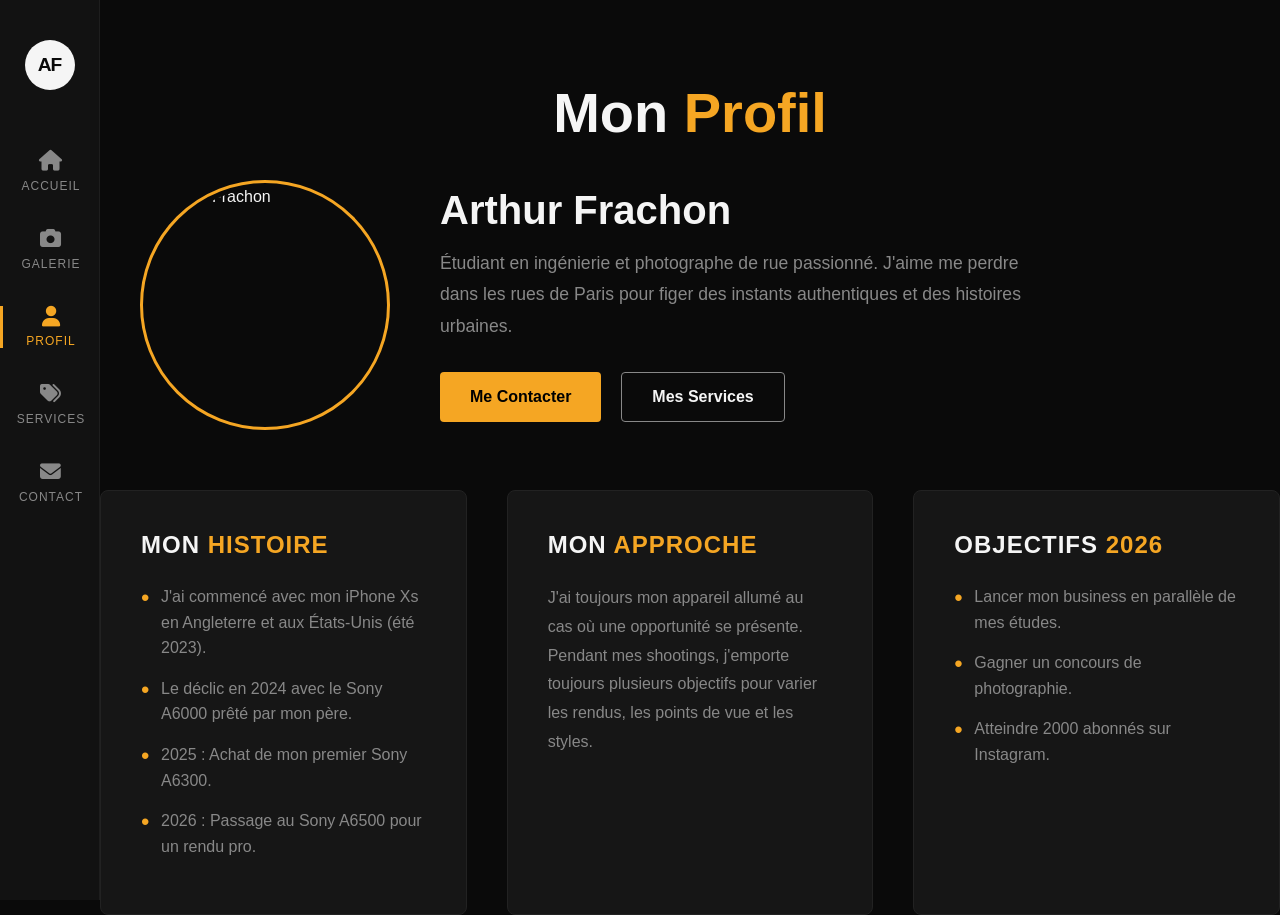
==== a-propos.html @ 7e7ca455 "Premiere version du portfolio style Foliograph" ====
<!DOCTYPE html>
<html lang="fr">
<head>
    <meta charset="UTF-8">
    <meta name="viewport" content="width=device-width, initial-scale=1.0">
    <title>Profil | Arthur Frachon</title>
    <link rel="stylesheet" href="style.css">
    <link rel="stylesheet" href="https://cdnjs.cloudflare.com/ajax/libs/font-awesome/6.4.0/css/all.min.css">
</head>
<body>
    <aside class="slim-sidebar">
        <div class="logo-circle">AF</div>
        <nav>
            <a href="index.html"><i class="fas fa-home"></i><span>Accueil</span></a>
            <a href="portfolio.html"><i class="fas fa-camera"></i><span>Galerie</span></a>
            <a href="a-propos.html" class="active"><i class="fas fa-user"></i><span>Profil</span></a>
            <a href="tarifs.html"><i class="fas fa-tags"></i><span>Services</span></a>
            <a href="contact.html"><i class="fas fa-envelope"></i><span>Contact</span></a>
        </nav>
    </aside>

    <main class="content">
        <section class="page-header">
            <h1>Mon <span class="accent">Profil</span></h1>
        </section>

        <section class="profile-intro">
            <img src="https://picsum.photos/300/300?random=10" alt="Arthur Frachon" class="profile-pic">
            <div class="profile-text">
                <h2>Arthur Frachon</h2>
                <p>Étudiant en ingénierie et photographe de rue passionné. J'aime me perdre dans les rues de Paris pour figer des instants authentiques et des histoires urbaines.</p>
                <div class="hero-buttons">
                    <a href="contact.html" class="btn btn-primary">Me Contacter</a>
                    <a href="tarifs.html" class="btn btn-outline">Mes Services</a>
                </div>
            </div>
        </section>

        <section class="about-grid">
            <div class="about-card">
                <h2>Mon <span class="accent">Histoire</span></h2>
                <ul>
                    <li>J'ai commencé avec mon iPhone Xs en Angleterre et aux États-Unis (été 2023).</li>
                    <li>Le déclic en 2024 avec le Sony A6000 prêté par mon père.</li>
                    <li>2025 : Achat de mon premier Sony A6300.</li>
                    <li>2026 : Passage au Sony A6500 pour un rendu pro.</li>
                </ul>
            </div>

            <div class="about-card">
                <h2>Mon <span class="accent">Approche</span></h2>
                <p>J'ai toujours mon appareil allumé au cas où une opportunité se présente. Pendant mes shootings, j'emporte toujours plusieurs objectifs pour varier les rendus, les points de vue et les styles.</p>
            </div>

            <div class="about-card">
                <h2>Objectifs <span class="accent">2026</span></h2>
                <ul>
                    <li>Lancer mon business en parallèle de mes études.</li>
                    <li>Gagner un concours de photographie.</li>
                    <li>Atteindre 2000 abonnés sur Instagram.</li>
                </ul>
            </div>
        </section>
    </main>
</body>
</html>
---- style.css ----
/* --- 1. VARIABLES & RESET --- */
:root {
    --bg-dark: #0a0a0a; /* Noir plus profond */
    --bg-sidebar: #121212; 
    --text-main: #f5f5f5;
    --text-muted: #888888;
    --accent: #F5A623; /* Un "Or/Ambre" au lieu du jaune pur pour te différencier */
}

* {
    margin: 0;
    padding: 0;
    box-sizing: border-box;
}

body {
    font-family: 'Helvetica Neue', Arial, sans-serif;
    background-color: var(--bg-dark);
    color: var(--text-main);
    display: flex;
    overflow-x: hidden;
}

/* --- 2. LA NOUVELLE BARRE LATÉRALE (Style Icons) --- */
.slim-sidebar {
    width: 100px;
    height: 100vh;
    background-color: var(--bg-sidebar);
    position: fixed;
    top: 0;
    left: 0;
    display: flex;
    flex-direction: column;
    align-items: center;
    padding: 40px 0;
    border-right: 1px solid rgba(255, 255, 255, 0.05);
    z-index: 100;
}

/* Le petit logo rond */
.logo-circle {
    width: 50px;
    height: 50px;
    background-color: var(--text-main);
    color: var(--bg-dark);
    border-radius: 50%;
    display: flex;
    justify-content: center;
    align-items: center;
    font-weight: 800;
    font-size: 1.2rem;
    margin-bottom: 60px;
    letter-spacing: -1px;
}

.slim-sidebar nav {
    display: flex;
    flex-direction: column;
    gap: 35px;
    width: 100%;
}

.slim-sidebar nav a {
    text-decoration: none;
    color: var(--text-muted);
    display: flex;
    flex-direction: column;
    align-items: center;
    gap: 8px;
    font-size: 0.75rem;
    font-weight: 500;
    text-transform: uppercase;
    letter-spacing: 1px;
    transition: all 0.3s ease;
    width: 100%;
    border-left: 3px solid transparent; /* Prépare la barre active */
}

.slim-sidebar nav a i {
    font-size: 1.3rem; /* Taille de l'icône */
}

.slim-sidebar nav a:hover, .slim-sidebar nav a.active {
    color: var(--accent);
    border-left: 3px solid var(--accent); /* Petite barre jaune sur le côté actif */
}

/* --- 3. LE CONTENU PRINCIPAL --- */
.content {
    margin-left: 100px; /* On décale de la taille de la nouvelle barre */
    width: calc(100% - 100px);
    min-height: 100vh;
    animation: slideIn 0.8s cubic-bezier(0.16, 1, 0.3, 1) forwards;
}

.page-header {
    text-align: center;
    padding: 80px 20px 20px;
}

.page-header h1 {
    font-size: 3.5rem;
    margin-bottom: 15px;
}

/* --- 4. ACCUEIL AVEC IMAGE DE FOND --- */
.home-bg {
    /* Remplace cette URL par le lien d'une de TES plus belles photos ! */
    background: url('https://picsum.photos/1920/1080?random=99') center/cover no-repeat;
    padding: 0; 
}

/* Le filtre sombre par dessus la photo pour lire le texte */
.home-overlay {
    background: linear-gradient(to right, rgba(10, 10, 10, 0.9) 0%, rgba(10, 10, 10, 0.4) 100%);
    width: 100%;
    height: 100vh;
    display: flex;
    align-items: center;
    padding: 80px;
}

.hero h1 {
    font-size: 4.5rem;
    line-height: 1.1;
    margin-bottom: 25px;
    font-weight: 700;
}

.accent {
    color: var(--accent);
}

.subtitle {
    color: #cccccc;
    font-size: 1.2rem;
    max-width: 600px;
    margin-bottom: 40px;
    line-height: 1.6;
}

/* --- 5. BOUTONS STYLISÉS (Moins ronds, plus "Edgy") --- */
.hero-buttons {
    display: flex;
    gap: 20px;
}

.btn {
    text-decoration: none;
    padding: 15px 30px;
    font-weight: 600;
    border-radius: 2px; /* Coins plus carrés pour se différencier */
    transition: all 0.3s ease;
    display: inline-flex;
    align-items: center;
    gap: 10px;
}

.btn-primary {
    background-color: var(--accent);
    color: var(--bg-dark);
}

.btn-primary:hover {
    background-color: #d9911e; /* Variante de l'ambre */
    transform: translateX(5px); /* Petit effet de mouvement vers la droite */
}

.btn-outline {
    border: 1px solid rgba(255, 255, 255, 0.3);
    color: var(--text-main);
}

.btn-outline:hover {
    border-color: var(--accent);
    color: var(--accent);
}
/* --- 5. LES BOUTONS --- */
.hero-buttons {
    display: flex;
    gap: 20px;
}

.btn {
    text-decoration: none;
    padding: 15px 30px;
    font-weight: 600;
    border-radius: 4px; /* Bords légèrement arrondis */
    transition: all 0.3s ease;
}

.btn-primary {
    background-color: var(--accent);
    color: #000; /* Texte noir sur bouton jaune pour bien lire */
}

.btn-primary:hover {
    background-color: #eab308; /* Jaune un peu plus foncé au survol */
}

.btn-outline {
    border: 1px solid var(--text-muted);
    color: var(--text-main);
}

.btn-outline:hover {
    border-color: var(--accent);
    color: var(--accent);
}

/* --- 6. LA GALERIE (STYLE MAÇONNERIE) --- */
#gallery {
    margin-top: 80px; /* Espace entre le grand texte et le début des photos */
    padding-bottom: 50px;
}

.portfolio-masonry {
    column-count: 3; /* Nombre de colonnes par défaut */
    column-gap: 20px; /* L'espace horizontal entre les colonnes */
}

.masonry-item {
    margin-bottom: 20px; /* L'espace vertical entre les photos d'une même colonne */
    break-inside: avoid; /* Très important : empêche une photo d'être coupée en deux entre deux colonnes */
    border-radius: 4px;
    overflow: hidden; /* Permet de garder les bords arrondis même avec le zoom */
}

.masonry-item img {
    width: 100%;
    height: auto; /* Garde les proportions originales de la photo */
    display: block;
    transition: transform 0.4s ease; /* Prépare l'animation fluide */
}

/* Effet de zoom élégant au survol de la souris */
.masonry-item:hover img {
    transform: scale(1.03); /* Zoom très léger (3%) pour un côté premium */
    cursor: pointer;
}

/* --- 8. PAGE À PROPOS --- */

.about-header {
    margin-bottom: 60px;
}

.about-header h1 {
    font-size: 3.5rem;
    margin-bottom: 15px;
}

/* Grille pour les 3 blocs de présentation */
.about-grid {
    display: grid;
    grid-template-columns: repeat(auto-fit, minmax(300px, 1fr));
    gap: 40px;
}

.about-card {
    background-color: #161616; /* Un gris très légèrement plus clair que le fond */
    padding: 40px;
    border-radius: 8px;
    border: 1px solid #222; /* Bordure discrète */
    transition: transform 0.3s ease;
}

.about-card:hover {
    transform: translateY(-5px); /* Petit effet de soulèvement au survol */
}

.about-card h2 {
    font-size: 1.5rem;
    margin-bottom: 25px;
    letter-spacing: 1px;
    text-transform: uppercase;
}

.about-card p {
    color: var(--text-muted);
    margin-bottom: 15px;
    line-height: 1.8;
}

.about-card ul {
    list-style-type: none; /* On enlève les puces par défaut */
}

.about-card ul li {
    color: var(--text-muted);
    margin-bottom: 15px;
    line-height: 1.6;
    padding-left: 20px;
    position: relative;
}

/* On crée nos propres petites puces de liste jaunes ! */
.about-card ul li::before {
    content: "•";
    color: var(--accent);
    font-size: 1.5rem;
    position: absolute;
    left: 0;
    top: -5px;
}

/* On cache la barre de défilement horizontale pendant l'animation (à mettre dans le bloc body si tu préfères) */
body {
    overflow-x: hidden;
}

/* --- 10. PAGE TARIFS --- */

.tarifs-header {
    margin-bottom: 60px;
    text-align: center; /* On centre le titre comme sur ton ancien site */
}

.tarifs-header h1 {
    font-size: 3.5rem;
    margin-bottom: 15px;
}

.tarifs-header .subtitle {
    margin: 0 auto 40px auto; /* Centre le sous-titre */
}

/* La grille des tarifs */
.pricing-grid {
    display: flex;
    justify-content: center;
    gap: 30px;
    flex-wrap: wrap; /* S'adapte sur petit écran */
}

.pricing-card {
    background-color: #161616;
    border: 1px solid #222;
    border-radius: 8px;
    padding: 40px 30px;
    width: 320px; /* Largeur fixe pour que ce soit harmonieux */
    display: flex;
    flex-direction: column;
    position: relative; /* Pour positionner le badge */
    transition: transform 0.3s ease, border-color 0.3s ease;
}

.pricing-card:hover {
    transform: translateY(-10px);
    border-color: var(--accent); /* La bordure devient jaune au survol */
}

.pricing-card h2 {
    text-align: center;
    font-size: 1.5rem;
    margin-bottom: 15px;
    letter-spacing: 1px;
}

.pricing-card .price {
    text-align: center;
    font-size: 1rem;
    color: var(--text-muted);
    margin-bottom: 30px;
    padding-bottom: 30px;
    border-bottom: 1px solid #2a2a2a;
}

.pricing-card .price .accent {
    font-size: 2.5rem;
    font-weight: 700;
    display: block; /* Met le prix en gros en dessous de "A partir de" */
    margin-top: 5px;
}

.pricing-card ul {
    list-style-type: none;
    flex-grow: 1; /* Pousse le bouton vers le bas */
    margin-bottom: 30px;
}

.pricing-card ul li {
    color: var(--text-muted);
    font-size: 0.9rem;
    margin-bottom: 15px;
    line-height: 1.5;
    text-align: center;
}

/* Un bouton qui prend toute la largeur de la carte */
.btn-full {
    width: 100%;
    text-align: center;
    display: block;
}

/* Le design de la carte "Populaire" au centre */
.pricing-card.popular {
    background-color: #1a1a1a;
    border-color: var(--accent); /* Toujours entourée de jaune */
    transform: scale(1.05); /* Légèrement plus grande que les autres */
}

.pricing-card.popular:hover {
    transform: scale(1.05) translateY(-10px);
}

.badge {
    position: absolute;
    top: -12px;
    left: 50%;
    transform: translateX(-50%);
    background-color: var(--accent);
    color: #000;
    padding: 5px 15px;
    border-radius: 20px;
    font-size: 0.8rem;
    font-weight: 700;
    text-transform: uppercase;
}


/* --- 11. PAGE CONTACT --- */

.contact-header {
    margin-bottom: 50px;
}

.contact-header h1 {
    font-size: 3.5rem;
    margin-bottom: 15px;
}

/* La carte qui contient le formulaire */
.contact-form {
    max-width: 600px; /* On limite la largeur pour que ça reste élégant */
    background-color: #161616;
    padding: 40px;
    border-radius: 8px;
    border: 1px solid #222;
}

.form-group {
    margin-bottom: 25px;
    display: flex;
    flex-direction: column;
}

.form-group label {
    margin-bottom: 10px;
    color: var(--text-muted);
    font-size: 0.85rem;
    text-transform: uppercase;
    letter-spacing: 2px;
    font-weight: 600;
}

/* Le style des champs de texte */
.form-group input, .form-group textarea {
    background-color: #0f0f0f;
    border: 1px solid #333;
    color: var(--text-main);
    padding: 15px;
    border-radius: 4px;
    font-family: inherit; /* Utilise la même police que le reste du site */
    font-size: 1rem;
    transition: border-color 0.3s ease, box-shadow 0.3s ease;
}

/* L'effet quand on clique dans une case pour écrire */
.form-group input:focus, .form-group textarea:focus {
    outline: none;
    border-color: var(--accent); /* La bordure devient jaune */
    box-shadow: 0 0 0 1px var(--accent); /* Petit halo jaune très stylé */
}

/* On assombrit le texte "Ton prénom", "Ton email", etc. */
.form-group input::placeholder, .form-group textarea::placeholder {
    color: #555;
}
/* --- 9. ANIMATION DE TRANSITION DE PAGE (Style PowerPoint) --- */
@keyframes slideIn {
    0% {
        opacity: 0;
        transform: translateX(100vw); /* Commence à 100% de la largeur de l'écran (donc complètement dehors à droite) */
    }
    100% {
        opacity: 1;
        transform: translateX(0); /* Arrive à sa place */
    }
}

.content {
    /* On rallonge un peu (0.8s) pour bien voir le mouvement de balayage */
    animation: slideIn 0.8s cubic-bezier(0.16, 1, 0.3, 1) forwards; 
}


/* --- SECTION PROFIL (Photo Ronde) --- */
.profile-intro {
    display: flex;
    align-items: center;
    gap: 50px;
    margin-bottom: 60px;
    padding: 0 40px;
}

.profile-pic {
    width: 250px;
    height: 250px;
    border-radius: 50%;
    object-fit: cover;
    border: 3px solid var(--accent); /* Contour couleur ambre */
    padding: 5px;
    background-color: var(--bg-dark);
}

.profile-text h2 {
    font-size: 2.5rem;
    margin-bottom: 15px;
}

.profile-text p {
    color: var(--text-muted);
    font-size: 1.1rem;
    line-height: 1.8;
    margin-bottom: 30px;
    max-width: 600px;
}

/* --- SECTION CONTACT DEUX COLONNES --- */
.contact-wrapper {
    display: grid;
    grid-template-columns: 3fr 2fr; /* Le formulaire prend plus de place que les infos */
    gap: 50px;
    padding: 0 40px;
}

.contact-form {
    max-width: 100%; /* S'adapte à sa colonne */
    padding: 0;
    border: none;
    background: transparent;
}

.contact-info {
    background-color: var(--bg-sidebar);
    padding: 40px;
    border-radius: 4px;
    border: 1px solid rgba(255, 255, 255, 0.05);
    height: fit-content;
}

.contact-info h3 {
    margin-bottom: 30px;
    font-size: 1.5rem;
    color: var(--text-main);
}

.info-item {
    display: flex;
    align-items: flex-start;
    gap: 20px;
    margin-bottom: 30px;
}

.info-item i {
    color: var(--accent);
    font-size: 1.5rem;
    margin-top: 5px;
}

.info-item h4 {
    font-size: 1rem;
    margin-bottom: 5px;
    color: var(--text-main);
}

.info-item p, .social-link {
    color: var(--text-muted);
    text-decoration: none;
    font-size: 0.95rem;
    transition: color 0.3s;
}

.social-link:hover {
    color: var(--accent);
}

/* --- 7. RESPONSIVE DESIGN (Pour les petits écrans) --- */
@media (max-width: 1024px) {
    .portfolio-masonry {
        column-count: 2; /* Passe à 2 colonnes sur tablette */
    }
}

@media (max-width: 768px) {
    body {
        flex-direction: column; /* Le menu passe en haut sur téléphone */
    }
    .sidebar {
        width: 100%;
        height: auto;
        position: relative;
        padding: 20px;
    }
    .content {
        margin-left: 0;
        padding: 30px 20px;
    }
    .portfolio-masonry {
        column-count: 1; /* 1 seule colonne sur smartphone */
    }
    .hero h1 {
        font-size: 3rem;
    }
}
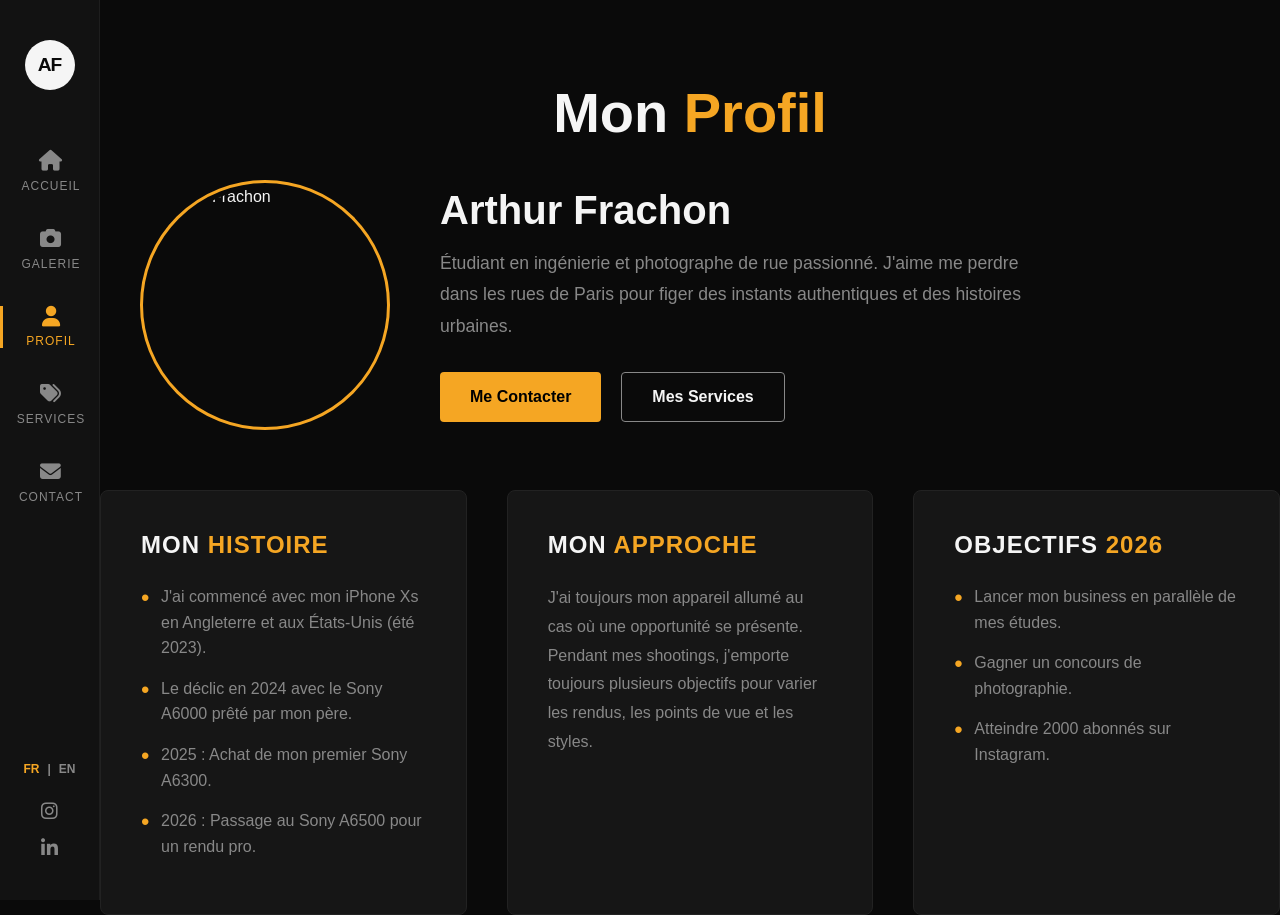
==== commit d2b515ca: "nvelle version changement sidebar" ====
--- a/a-propos.html
+++ b/a-propos.html
@@ -1,5 +1,6 @@
 <!DOCTYPE html>
 <html lang="fr">
+
 <head>
     <meta charset="UTF-8">
     <meta name="viewport" content="width=device-width, initial-scale=1.0">
@@ -7,9 +8,11 @@
     <link rel="stylesheet" href="style.css">
     <link rel="stylesheet" href="https://cdnjs.cloudflare.com/ajax/libs/font-awesome/6.4.0/css/all.min.css">
 </head>
+
 <body>
     <aside class="slim-sidebar">
         <div class="logo-circle">AF</div>
+
         <nav>
             <a href="index.html"><i class="fas fa-home"></i><span>Accueil</span></a>
             <a href="portfolio.html"><i class="fas fa-camera"></i><span>Galerie</span></a>
@@ -17,6 +20,22 @@
             <a href="tarifs.html"><i class="fas fa-tags"></i><span>Services</span></a>
             <a href="contact.html"><i class="fas fa-envelope"></i><span>Contact</span></a>
         </nav>
+
+        <div class="sidebar-bottom">
+            <div class="lang-switch">
+                <a href="#" class="active">FR</a>
+                <span>|</span>
+                <a href="#">EN</a>
+            </div>
+            <div class="sidebar-socials">
+                <a href="https://www.instagram.com/arthur_frch" target="_blank" title="Instagram">
+                    <i class="fab fa-instagram"></i>
+                </a>
+                <a href="https://www.linkedin.com/in/TON_NOM" target="_blank" title="LinkedIn">
+                    <i class="fab fa-linkedin-in"></i>
+                </a>
+            </div>
+        </div>
     </aside>
 
     <main class="content">
@@ -28,7 +47,8 @@
             <img src="https://picsum.photos/300/300?random=10" alt="Arthur Frachon" class="profile-pic">
             <div class="profile-text">
                 <h2>Arthur Frachon</h2>
-                <p>Étudiant en ingénierie et photographe de rue passionné. J'aime me perdre dans les rues de Paris pour figer des instants authentiques et des histoires urbaines.</p>
+                <p>Étudiant en ingénierie et photographe de rue passionné. J'aime me perdre dans les rues de Paris pour
+                    figer des instants authentiques et des histoires urbaines.</p>
                 <div class="hero-buttons">
                     <a href="contact.html" class="btn btn-primary">Me Contacter</a>
                     <a href="tarifs.html" class="btn btn-outline">Mes Services</a>
@@ -49,7 +69,8 @@
 
             <div class="about-card">
                 <h2>Mon <span class="accent">Approche</span></h2>
-                <p>J'ai toujours mon appareil allumé au cas où une opportunité se présente. Pendant mes shootings, j'emporte toujours plusieurs objectifs pour varier les rendus, les points de vue et les styles.</p>
+                <p>J'ai toujours mon appareil allumé au cas où une opportunité se présente. Pendant mes shootings,
+                    j'emporte toujours plusieurs objectifs pour varier les rendus, les points de vue et les styles.</p>
             </div>
 
             <div class="about-card">
@@ -62,5 +83,7 @@
             </div>
         </section>
     </main>
+    <script src="script.js"></script>
 </body>
+
 </html>
--- a/style.css
+++ b/style.css
@@ -31,12 +31,60 @@
     left: 0;
     display: flex;
     flex-direction: column;
+    justify-content: flex-start; /* Aligne le logo et le menu en haut */
     align-items: center;
     padding: 40px 0;
     border-right: 1px solid rgba(255, 255, 255, 0.05);
     z-index: 100;
 }
 
+.sidebar-bottom {
+    margin-top: auto; /* Pousse ce bloc tout en bas de la barre */
+    display: flex;
+    flex-direction: column;
+    align-items: center;
+    gap: 25px;
+    width: 100%;
+}
+
+/* Sélecteur de langue */
+.lang-switch {
+    display: flex;
+    gap: 8px;
+    font-size: 0.75rem;
+    font-weight: 600;
+    color: var(--text-muted);
+}
+
+.lang-switch a {
+    text-decoration: none;
+    color: var(--text-muted);
+    transition: color 0.3s ease;
+}
+
+.lang-switch a.active, 
+.lang-switch a:hover {
+    color: var(--accent);
+}
+
+/* Réseaux sociaux */
+.sidebar-socials {
+    display: flex;
+    flex-direction: column;
+    gap: 15px;
+}
+
+.sidebar-socials a {
+    color: var(--text-muted);
+    font-size: 1.2rem;
+    transition: all 0.3s ease;
+    text-decoration: none;
+}
+
+.sidebar-socials a:hover {
+    color: var(--accent);
+    transform: scale(1.1);
+}
 /* Le petit logo rond */
 .logo-circle {
     width: 50px;
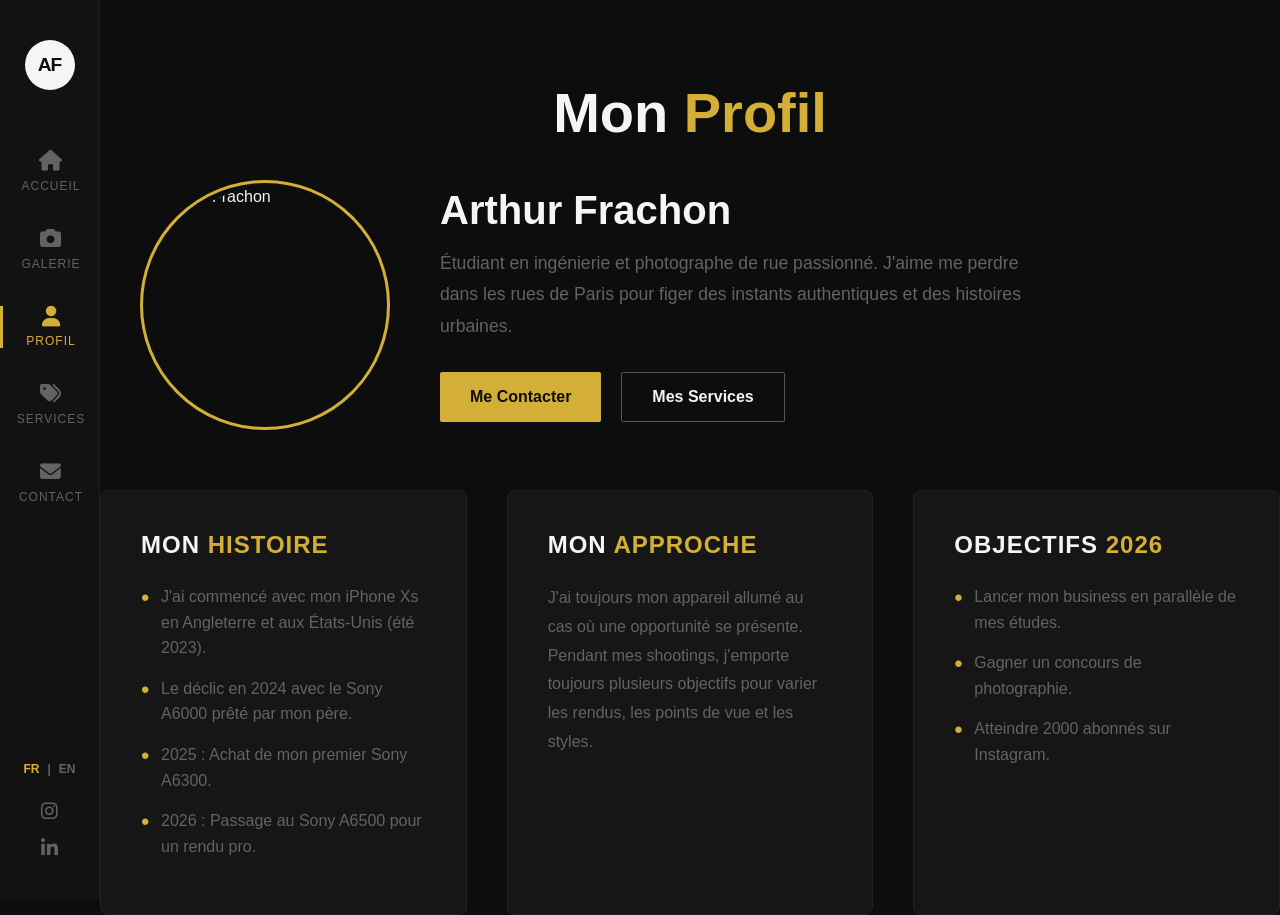
==== commit 05dd2d7d: "ajout des nouv fichier updates" ====
--- a/a-propos.html
+++ b/a-propos.html
@@ -31,7 +31,7 @@
                 <a href="https://www.instagram.com/arthur_frch" target="_blank" title="Instagram">
                     <i class="fab fa-instagram"></i>
                 </a>
-                <a href="https://www.linkedin.com/in/TON_NOM" target="_blank" title="LinkedIn">
+                <a href="https://www.linkedin.com/in/arthur-frachon-649860338/" target="_blank" title="LinkedIn">
                     <i class="fab fa-linkedin-in"></i>
                 </a>
             </div>
--- a/style.css
+++ b/style.css
@@ -1,10 +1,10 @@
 /* --- 1. VARIABLES & RESET --- */
 :root {
-    --bg-dark: #0a0a0a; /* Noir plus profond */
+    --bg-dark: #0d0d0d; /* Noir plus profond */
     --bg-sidebar: #121212; 
     --text-main: #f5f5f5;
-    --text-muted: #888888;
-    --accent: #F5A623; /* Un "Or/Ambre" au lieu du jaune pur pour te différencier */
+    --text-muted: #636366;
+    --accent: #D4AF37;
 }
 
 * {
@@ -154,7 +154,7 @@
 /* --- 4. ACCUEIL AVEC IMAGE DE FOND --- */
 .home-bg {
     /* Remplace cette URL par le lien d'une de TES plus belles photos ! */
-    background: url('https://picsum.photos/1920/1080?random=99') center/cover no-repeat;
+    background: url('img/bg.jpg') center/cover no-repeat;
     padding: 0; 
 }
 
@@ -210,7 +210,7 @@
 }
 
 .btn-primary:hover {
-    background-color: #d9911e; /* Variante de l'ambre */
+    background-color: #e69f00; /* Variante de l'ambre */
     transform: translateX(5px); /* Petit effet de mouvement vers la droite */
 }
 
@@ -223,55 +223,27 @@
     border-color: var(--accent);
     color: var(--accent);
 }
-/* --- 5. LES BOUTONS --- */
-.hero-buttons {
-    display: flex;
-    gap: 20px;
-}
-
-.btn {
-    text-decoration: none;
-    padding: 15px 30px;
-    font-weight: 600;
-    border-radius: 4px; /* Bords légèrement arrondis */
-    transition: all 0.3s ease;
-}
-
-.btn-primary {
-    background-color: var(--accent);
-    color: #000; /* Texte noir sur bouton jaune pour bien lire */
-}
-
-.btn-primary:hover {
-    background-color: #eab308; /* Jaune un peu plus foncé au survol */
-}
-
-.btn-outline {
-    border: 1px solid var(--text-muted);
-    color: var(--text-main);
-}
-
-.btn-outline:hover {
-    border-color: var(--accent);
-    color: var(--accent);
-}
+
 
 /* --- 6. LA GALERIE (STYLE MAÇONNERIE) --- */
 #gallery {
-    margin-top: 80px; /* Espace entre le grand texte et le début des photos */
-    padding-bottom: 50px;
+    margin-top: 40px; 
+    padding: 0 100px 100px 100px; /* 100px de padding pour créer le "cadre" (Haut, Droite, Bas, Gauche) */
+    max-width: 1800px; /* Empêche la galerie de devenir trop immense sur les écrans géants */
+    margin-left: auto; /* Centre la galerie si l'écran est plus large que 1800px */
+    margin-right: auto;
 }
 
 .portfolio-masonry {
-    column-count: 3; /* Nombre de colonnes par défaut */
-    column-gap: 20px; /* L'espace horizontal entre les colonnes */
+    column-count: 4; /* On garde tes 4 colonnes */
+    column-gap: 25px; /* Un peu plus d'espace entre les photos pour aérer le cadre */
 }
 
 .masonry-item {
-    margin-bottom: 20px; /* L'espace vertical entre les photos d'une même colonne */
-    break-inside: avoid; /* Très important : empêche une photo d'être coupée en deux entre deux colonnes */
+    margin-bottom: 25px; /* Espace vertical cohérent avec l'espace horizontal */
+    break-inside: avoid;
     border-radius: 4px;
-    overflow: hidden; /* Permet de garder les bords arrondis même avec le zoom */
+    overflow: hidden;
 }
 
 .masonry-item img {
@@ -635,31 +607,50 @@
     color: var(--accent);
 }
 
-/* --- 7. RESPONSIVE DESIGN (Pour les petits écrans) --- */
+/* --- 7. RESPONSIVE DESIGN --- */
+
+/* Écrans moyens (Laptops) */
+@media (max-width: 1400px) {
+    #gallery {
+        padding: 0 50px 50px 50px; /* On réduit un peu le cadre */
+    }
+    .portfolio-masonry {
+        column-count: 3; /* On repasse à 3 colonnes */
+    }
+}
+
+/* Tablettes */
 @media (max-width: 1024px) {
     .portfolio-masonry {
-        column-count: 2; /* Passe à 2 colonnes sur tablette */
-    }
-}
-
+        column-count: 2; /* 2 colonnes */
+    }
+    .page-header h1 {
+        font-size: 2.8rem;
+    }
+}
+
+/* Smartphones */
 @media (max-width: 768px) {
     body {
-        flex-direction: column; /* Le menu passe en haut sur téléphone */
-    }
-    .sidebar {
+        flex-direction: column;
+    }
+    .slim-sidebar {
         width: 100%;
         height: auto;
         position: relative;
         padding: 20px;
+        flex-direction: row;
+        border-right: none;
+        border-bottom: 1px solid rgba(255, 255, 255, 0.05);
     }
     .content {
         margin-left: 0;
-        padding: 30px 20px;
+        width: 100%;
+    }
+    #gallery {
+        padding: 0 20px 20px 20px; /* Cadre minimal sur mobile */
     }
     .portfolio-masonry {
-        column-count: 1; /* 1 seule colonne sur smartphone */
-    }
-    .hero h1 {
-        font-size: 3rem;
+        column-count: 1; /* 1 seule photo par ligne */
     }
 }
